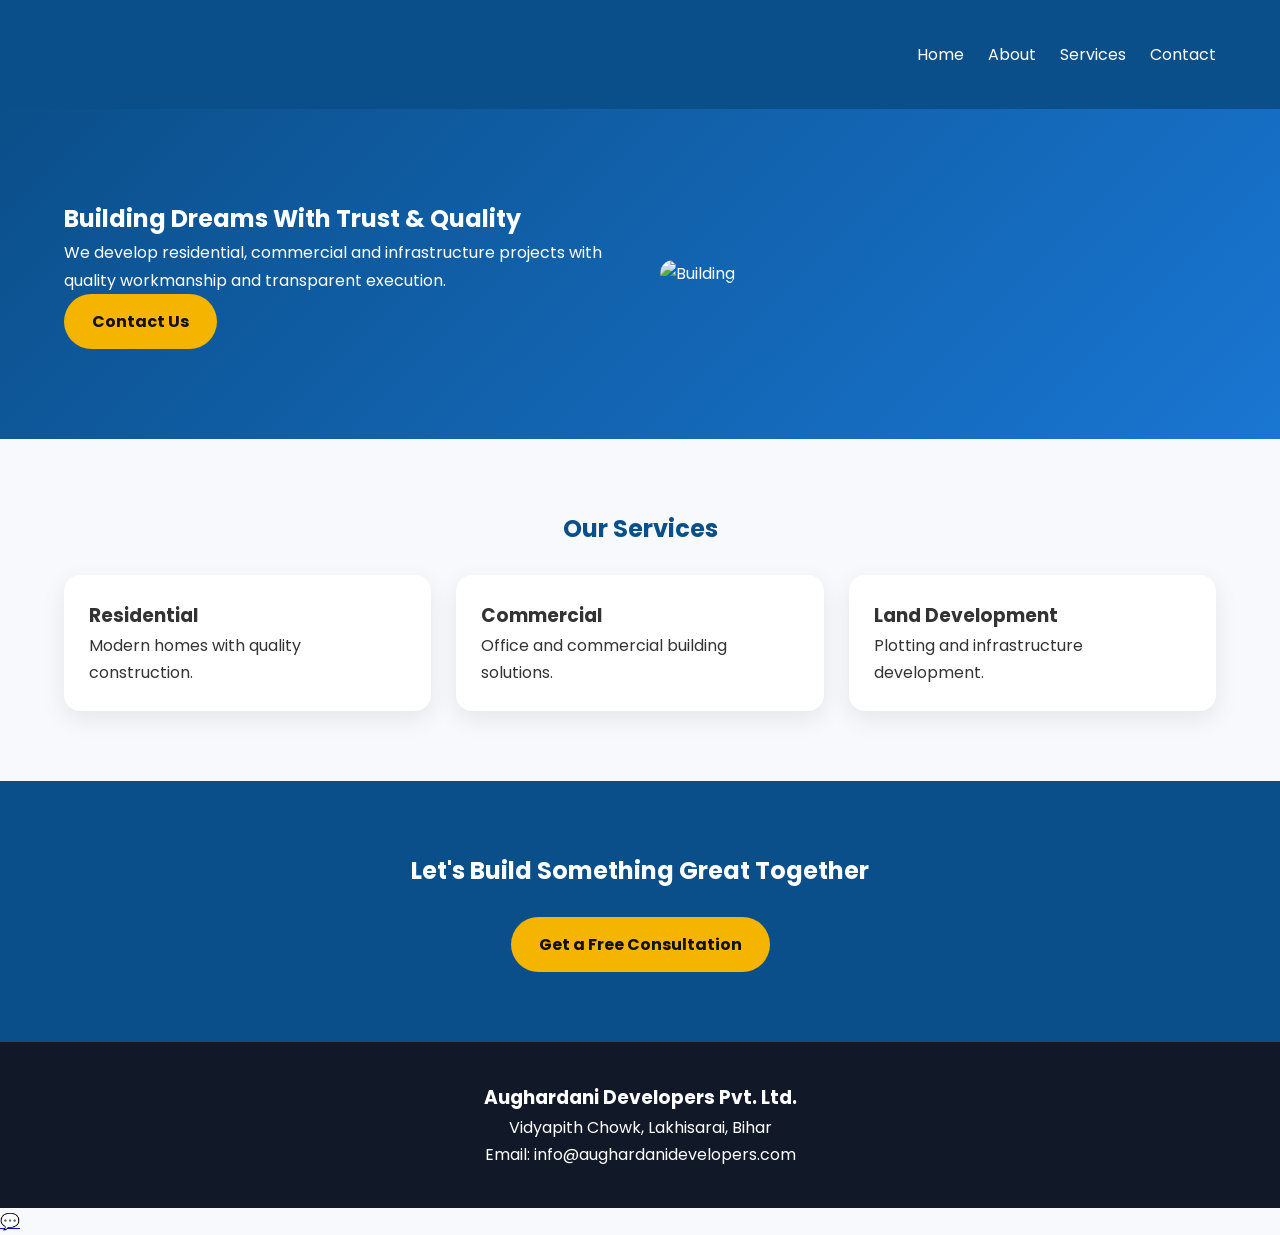
==== index.html @ 87919fc2 "Add files via upload" ====
<!DOCTYPE html>
<html lang="en">
<head>
<meta charset="UTF-8">
<meta name="viewport" content="width=device-width, initial-scale=1.0">
<title>Aughardani Developers Pvt. Ltd.</title>
<meta name="description" content="Construction, real estate and infrastructure development company.">
<link rel="stylesheet" href="style.css">
<link href="https://fonts.googleapis.com/css2?family=Poppins:wght@300;400;600;700;800&display=swap" rel="stylesheet">
</head>
<body>

<header>
  <div class="container nav">
    <h2 class="logo">Aughardani Developers Pvt. Ltd.</h2>
    <nav>
      <a href="index.html">Home</a>
      <a href="about.html">About</a>
      <a href="services.html">Services</a>
      <a href="contact.html">Contact</a>
    </nav>
  </div>
</header>

<section class="hero">
  <div class="container hero-content">
    <div>
      <h1>Building Dreams With Trust & Quality</h1>
      <p>We develop residential, commercial and infrastructure projects with quality workmanship and transparent execution.</p>
      <a class="btn" href="contact.html">Contact Us</a>
    </div>
    <div>
      <img src="images/building-placeholder.png" alt="Building">
    </div>
  </div>
</section>

<section class="container">
  <h2>Our Services</h2>
  <div class="cards">
    <div class="card"><h3>Residential</h3><p>Modern homes with quality construction.</p></div>
    <div class="card"><h3>Commercial</h3><p>Office and commercial building solutions.</p></div>
    <div class="card"><h3>Land Development</h3><p>Plotting and infrastructure development.</p></div>
  </div>
</section>

<section class="cta">
  <div class="container">
    <h2>Let's Build Something Great Together</h2>
    <a class="btn" href="contact.html">Get a Free Consultation</a>
  </div>
</section>

<footer>
  <div class="container">
    <h3>Aughardani Developers Pvt. Ltd.</h3>
    <p>Vidyapith Chowk, Lakhisarai, Bihar</p>
    <p>Email: info@aughardanidevelopers.com</p>
  </div>
</footer>

<script src="script.js"></script>
</body>
</html>
---- style.css ----
@import url('https://fonts.googleapis.com/css2?family=Poppins:wght@300;400;600;700;800&display=swap');
*{margin:0;padding:0;box-sizing:border-box}
body{font-family:'Poppins',sans-serif;background:#f7f9fc;color:#333;line-height:1.7}
.container{width:min(90%,1200px);margin:auto}
header{background:#0B4F8A;color:#fff;position:sticky;top:0}
.nav{display:flex;justify-content:space-between;align-items:center;padding:18px 0}
.logo{font-size:28px;font-weight:700}
nav a{color:#fff;text-decoration:none;margin-left:20px}
.hero{background:linear-gradient(135deg,#0B4F8A,#1976D2);color:#fff;padding:90px 0}
.hero-content{display:grid;grid-template-columns:1fr 1fr;gap:40px;align-items:center}
.hero img{width:100%;border-radius:16px}
.btn{display:inline-block;background:#F4B400;color:#111;padding:14px 28px;border-radius:30px;text-decoration:none;font-weight:700}
section{padding:70px 0}
h2{text-align:center;color:#0B4F8A;margin-bottom:25px}
.cards{display:grid;grid-template-columns:repeat(auto-fit,minmax(250px,1fr));gap:25px}
.card{background:#fff;padding:25px;border-radius:16px;box-shadow:0 8px 24px rgba(0,0,0,.08)}
.cta{background:#0B4F8A;color:#fff;text-align:center}
.cta h2{color:#fff}
footer{background:#111827;color:#fff;text-align:center;padding:40px 20px}
@media(max-width:768px){.nav{flex-direction:column}.hero-content{grid-template-columns:1fr;text-align:center}}
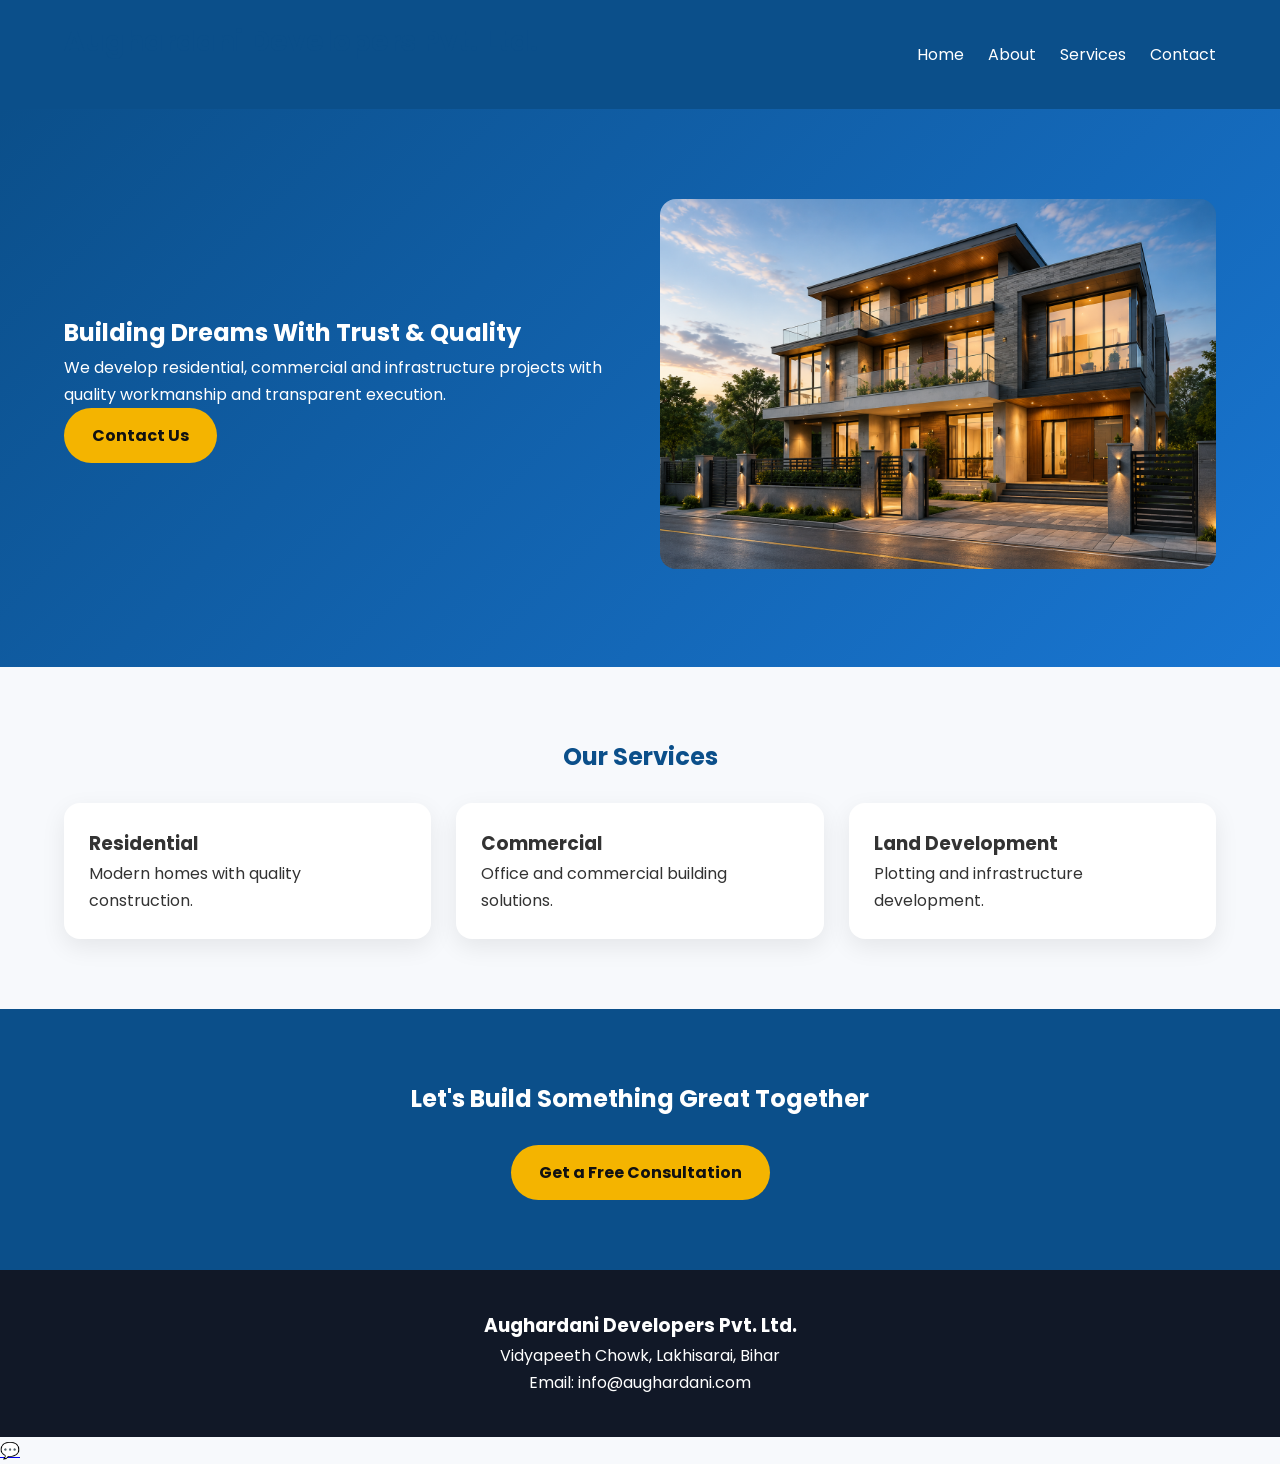
==== commit 5303eef9: "Update index.html" ====
--- a/index.html
+++ b/index.html
@@ -54,8 +54,8 @@
 <footer>
   <div class="container">
     <h3>Aughardani Developers Pvt. Ltd.</h3>
-    <p>Vidyapith Chowk, Lakhisarai, Bihar</p>
-    <p>Email: info@aughardanidevelopers.com</p>
+    <p>Vidyapeeth Chowk, Lakhisarai, Bihar</p>
+    <p>Email: info@aughardani.com</p>
   </div>
 </footer>
 
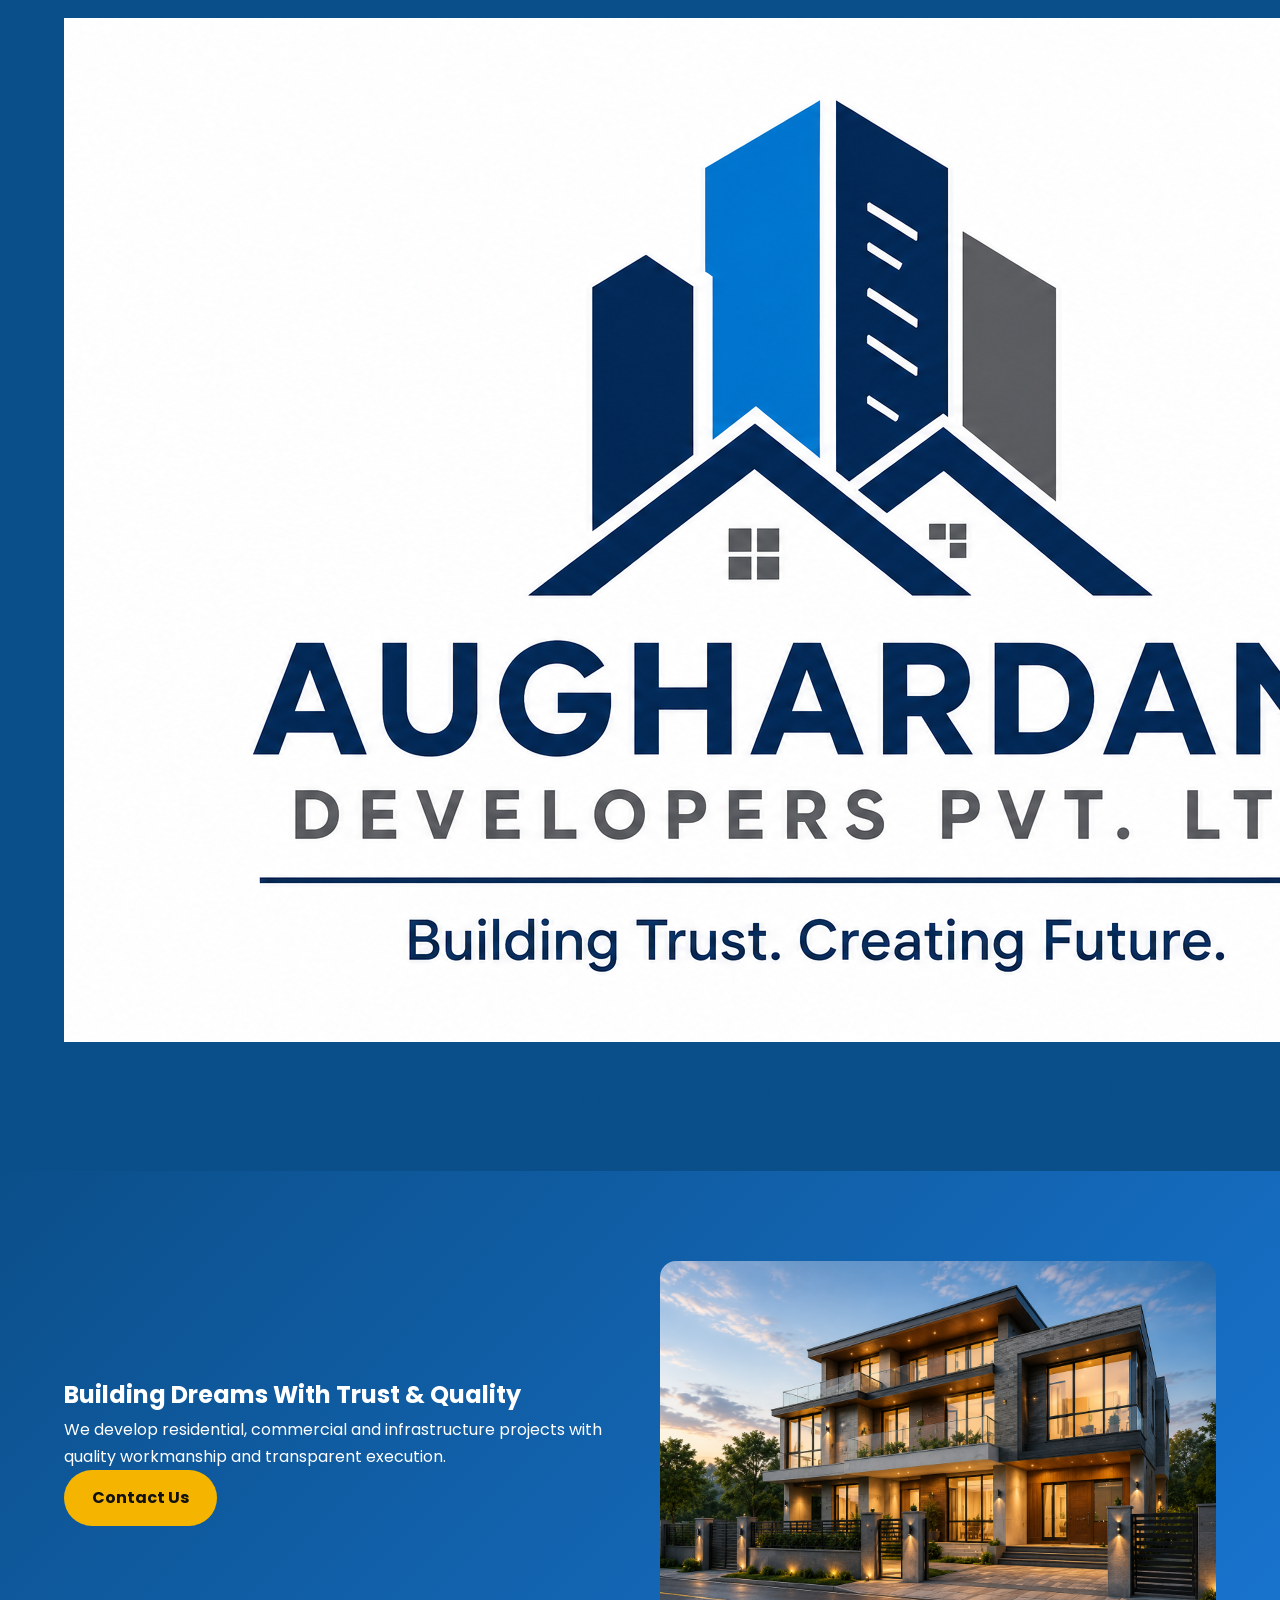
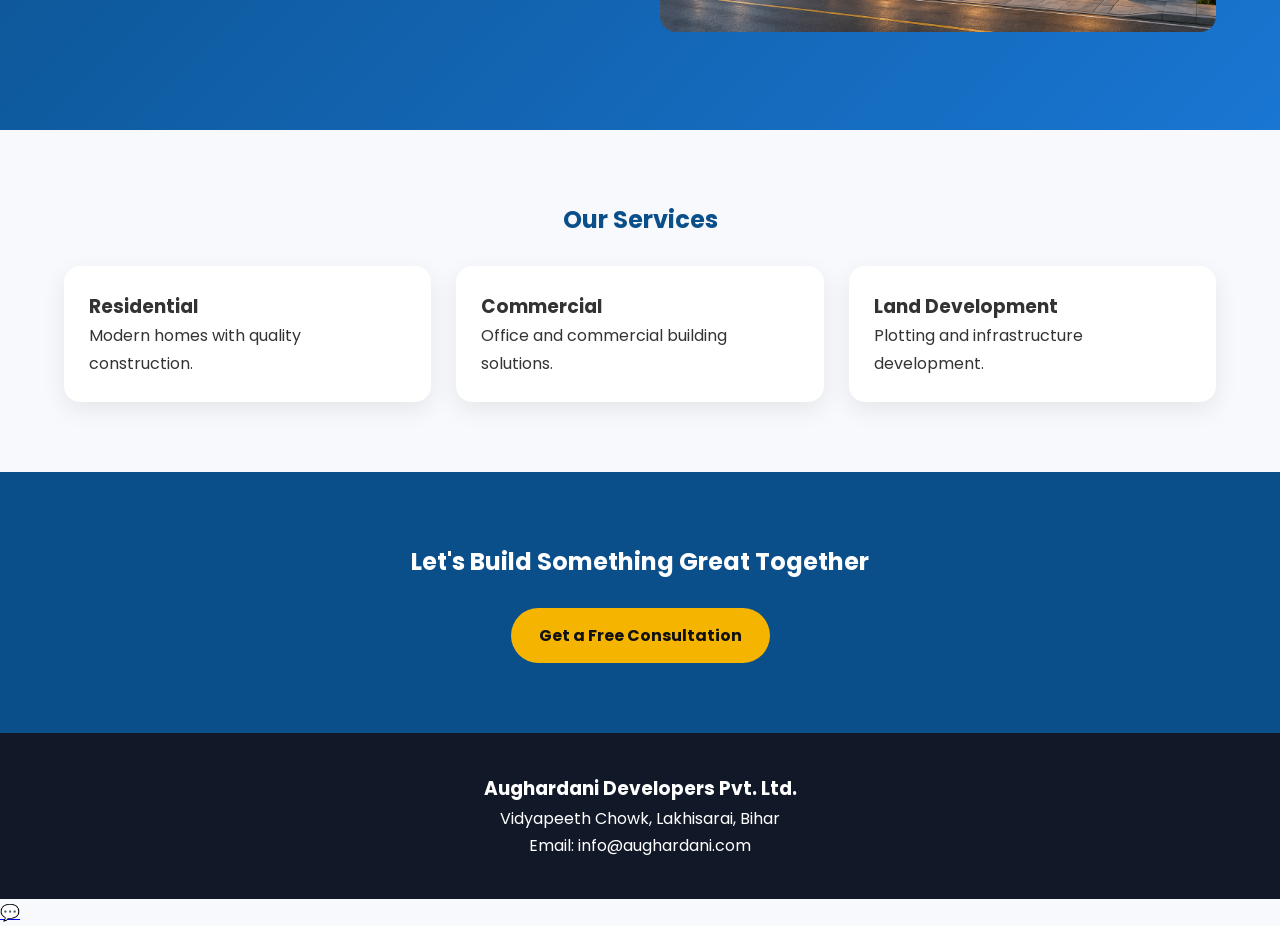
==== commit 8e27eb77: "Replace logo text with image in header" ====
--- a/index.html
+++ b/index.html
@@ -12,7 +12,10 @@
 
 <header>
   <div class="container nav">
-    <h2 class="logo">Aughardani Developers Pvt. Ltd.</h2>
+    <div class="logo">
+    <img src="images/logo.png" alt="Aughardani Developers Logo">
+    <h2>Aughardani Developers Pvt. Ltd.</h2>
+</div>
     <nav>
       <a href="index.html">Home</a>
       <a href="about.html">About</a>
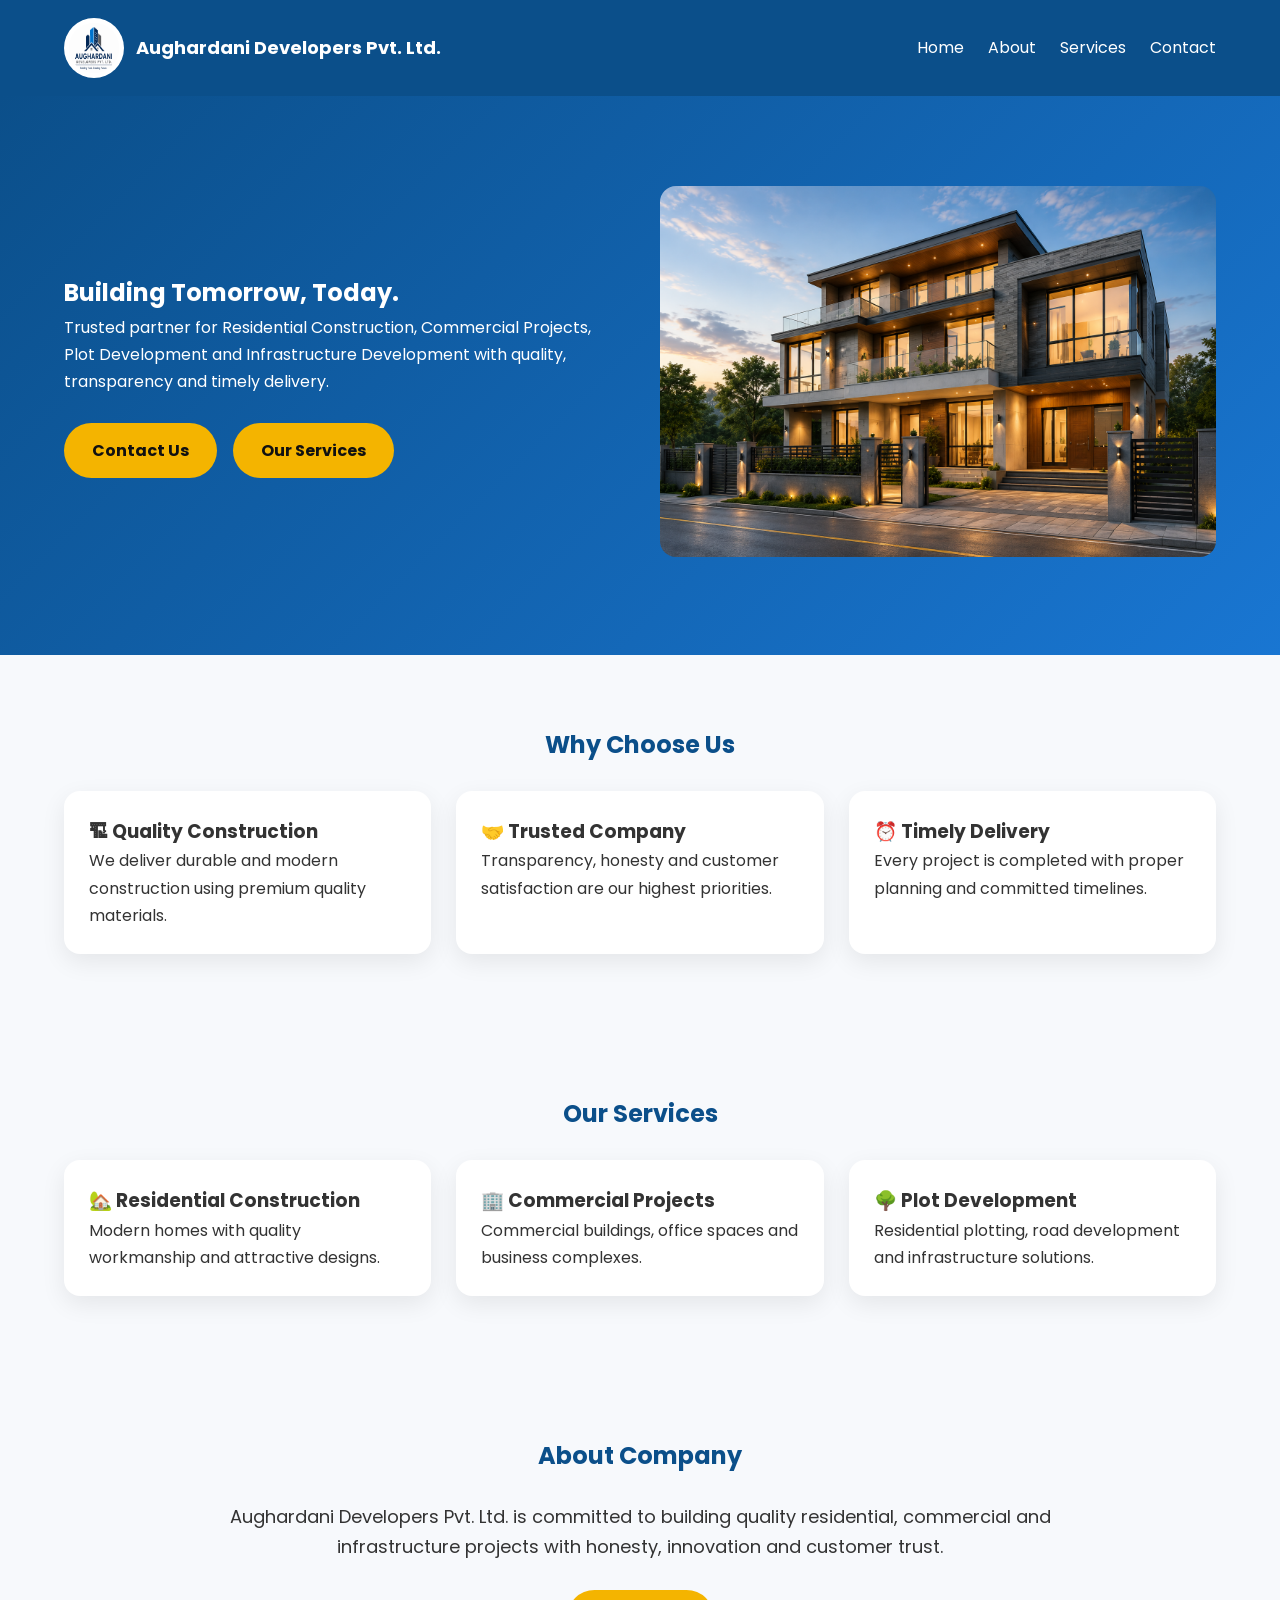
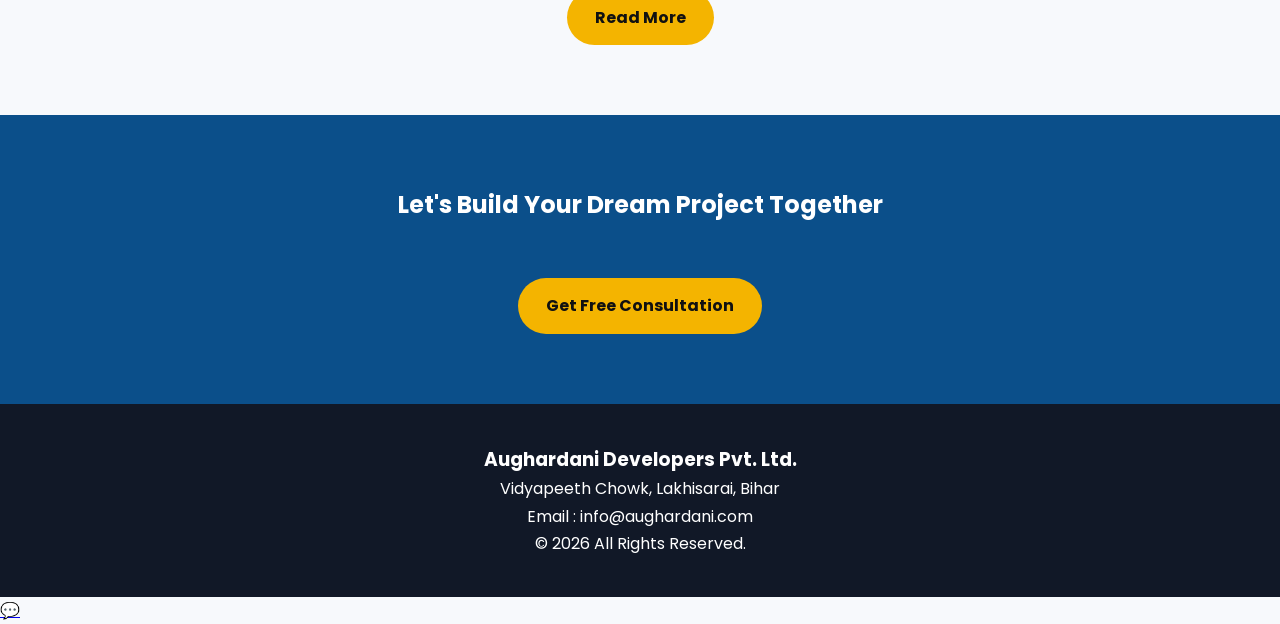
==== commit 6a33707f: "Update index.html" ====
--- a/index.html
+++ b/index.html
@@ -1,67 +1,275 @@
 <!DOCTYPE html>
 <html lang="en">
+
 <head>
 <meta charset="UTF-8">
 <meta name="viewport" content="width=device-width, initial-scale=1.0">
-<title>Aughardani Developers Pvt. Ltd.</title>
-<meta name="description" content="Construction, real estate and infrastructure development company.">
+
+<title>Aughardani Developers Pvt. Ltd. | Building Trust & Quality</title>
+
+<meta name="description"
+content="Aughardani Developers Pvt. Ltd. provides Residential Construction, Commercial Projects, Plot Development and Infrastructure Solutions in Bihar.">
+
 <link rel="stylesheet" href="style.css">
-<link href="https://fonts.googleapis.com/css2?family=Poppins:wght@300;400;600;700;800&display=swap" rel="stylesheet">
+
+<link href="https://fonts.googleapis.com/css2?family=Poppins:wght@300;400;500;600;700;800&display=swap" rel="stylesheet">
+
 </head>
+
 <body>
 
 <header>
-  <div class="container nav">
-    <div class="logo">
-    <img src="images/logo.png" alt="Aughardani Developers Logo">
-    <h2>Aughardani Developers Pvt. Ltd.</h2>
-</div>
-    <nav>
-      <a href="index.html">Home</a>
-      <a href="about.html">About</a>
-      <a href="services.html">Services</a>
-      <a href="contact.html">Contact</a>
-    </nav>
-  </div>
+
+<div class="container nav">
+
+<div class="logo">
+<img src="images/logo.png" alt="Aughardani Developers Logo">
+<h2>Aughardani Developers Pvt. Ltd.</h2>
+</div>
+
+<nav>
+<a href="index.html">Home</a>
+<a href="about.html">About</a>
+<a href="services.html">Services</a>
+<a href="contact.html">Contact</a>
+</nav>
+
+</div>
+
 </header>
 
+
+
 <section class="hero">
-  <div class="container hero-content">
-    <div>
-      <h1>Building Dreams With Trust & Quality</h1>
-      <p>We develop residential, commercial and infrastructure projects with quality workmanship and transparent execution.</p>
-      <a class="btn" href="contact.html">Contact Us</a>
-    </div>
-    <div>
-      <img src="images/building-placeholder.png" alt="Building">
-    </div>
-  </div>
-</section>
+
+<div class="container hero-content">
+
+<div>
+
+<h1>
+Building Tomorrow,
+Today.
+</h1>
+
+<p>
+Trusted partner for Residential Construction,
+Commercial Projects, Plot Development and
+Infrastructure Development with quality,
+transparency and timely delivery.
+</p>
+
+<br>
+
+<a class="btn" href="contact.html">
+Contact Us
+</a>
+
+&nbsp;&nbsp;
+
+<a class="btn" href="services.html">
+Our Services
+</a>
+
+</div>
+
+<div>
+
+<img src="images/building-placeholder.png"
+alt="Aughardani Developers">
+
+</div>
+
+</div>
+
+</section>
+
+
 
 <section class="container">
-  <h2>Our Services</h2>
-  <div class="cards">
-    <div class="card"><h3>Residential</h3><p>Modern homes with quality construction.</p></div>
-    <div class="card"><h3>Commercial</h3><p>Office and commercial building solutions.</p></div>
-    <div class="card"><h3>Land Development</h3><p>Plotting and infrastructure development.</p></div>
-  </div>
-</section>
+
+<h2>Why Choose Us</h2>
+
+<div class="cards">
+
+<div class="card">
+
+<h3>🏗 Quality Construction</h3>
+
+<p>
+We deliver durable and modern construction
+using premium quality materials.
+</p>
+
+</div>
+
+<div class="card">
+
+<h3>🤝 Trusted Company</h3>
+
+<p>
+Transparency, honesty and customer
+satisfaction are our highest priorities.
+</p>
+
+</div>
+
+<div class="card">
+
+<h3>⏰ Timely Delivery</h3>
+
+<p>
+Every project is completed with proper
+planning and committed timelines.
+</p>
+
+</div>
+
+</div>
+
+</section>
+
+
+
+<section class="container">
+
+<h2>Our Services</h2>
+
+<div class="cards">
+
+<div class="card">
+
+<h3>🏡 Residential Construction</h3>
+
+<p>
+Modern homes with quality workmanship
+and attractive designs.
+</p>
+
+</div>
+
+<div class="card">
+
+<h3>🏢 Commercial Projects</h3>
+
+<p>
+Commercial buildings, office spaces
+and business complexes.
+</p>
+
+</div>
+
+<div class="card">
+
+<h3>🌳 Plot Development</h3>
+
+<p>
+Residential plotting,
+road development and
+infrastructure solutions.
+</p>
+
+</div>
+
+</div>
+
+</section>
+
+
+
+<section class="container">
+
+<h2>About Company</h2>
+
+<p style="text-align:center;max-width:900px;margin:auto;font-size:18px;">
+
+Aughardani Developers Pvt. Ltd.
+is committed to building
+quality residential,
+commercial and infrastructure
+projects with honesty,
+innovation and customer trust.
+
+</p>
+
+<br>
+
+<div style="text-align:center;">
+
+<a href="about.html" class="btn">
+
+Read More
+
+</a>
+
+</div>
+
+</section>
+
+
 
 <section class="cta">
-  <div class="container">
-    <h2>Let's Build Something Great Together</h2>
-    <a class="btn" href="contact.html">Get a Free Consultation</a>
-  </div>
-</section>
+
+<div class="container">
+
+<h2>
+
+Let's Build Your Dream Project Together
+
+</h2>
+
+<br>
+
+<a href="contact.html"
+class="btn">
+
+Get Free Consultation
+
+</a>
+
+</div>
+
+</section>
+
+
 
 <footer>
-  <div class="container">
-    <h3>Aughardani Developers Pvt. Ltd.</h3>
-    <p>Vidyapeeth Chowk, Lakhisarai, Bihar</p>
-    <p>Email: info@aughardani.com</p>
-  </div>
+
+<div class="container">
+
+<h3>
+
+Aughardani Developers Pvt. Ltd.
+
+</h3>
+
+<p>
+
+Vidyapeeth Chowk,
+Lakhisarai,
+Bihar
+
+</p>
+
+<p>
+
+Email :
+info@aughardani.com
+
+</p>
+
+<p>
+
+© 2026
+All Rights Reserved.
+
+</p>
+
+</div>
+
 </footer>
 
 <script src="script.js"></script>
+
 </body>
+
 </html>
--- a/style.css
+++ b/style.css
@@ -4,7 +4,33 @@
 .container{width:min(90%,1200px);margin:auto}
 header{background:#0B4F8A;color:#fff;position:sticky;top:0}
 .nav{display:flex;justify-content:space-between;align-items:center;padding:18px 0}
-.logo{font-size:28px;font-weight:700}
+.nav{
+    display:flex;
+    justify-content:space-between;
+    align-items:center;
+    padding:18px 0;
+}
+
+.logo{
+    display:flex;
+    align-items:center;
+    gap:12px;
+}
+
+.logo img{
+    width:60px;
+    height:60px;
+    border-radius:50%;
+    background:#fff;
+    padding:5px;
+}
+
+.logo h2{
+    color:#fff;
+    font-size:18px;
+    margin:0;
+    font-weight:700;
+}
 nav a{color:#fff;text-decoration:none;margin-left:20px}
 .hero{background:linear-gradient(135deg,#0B4F8A,#1976D2);color:#fff;padding:90px 0}
 .hero-content{display:grid;grid-template-columns:1fr 1fr;gap:40px;align-items:center}
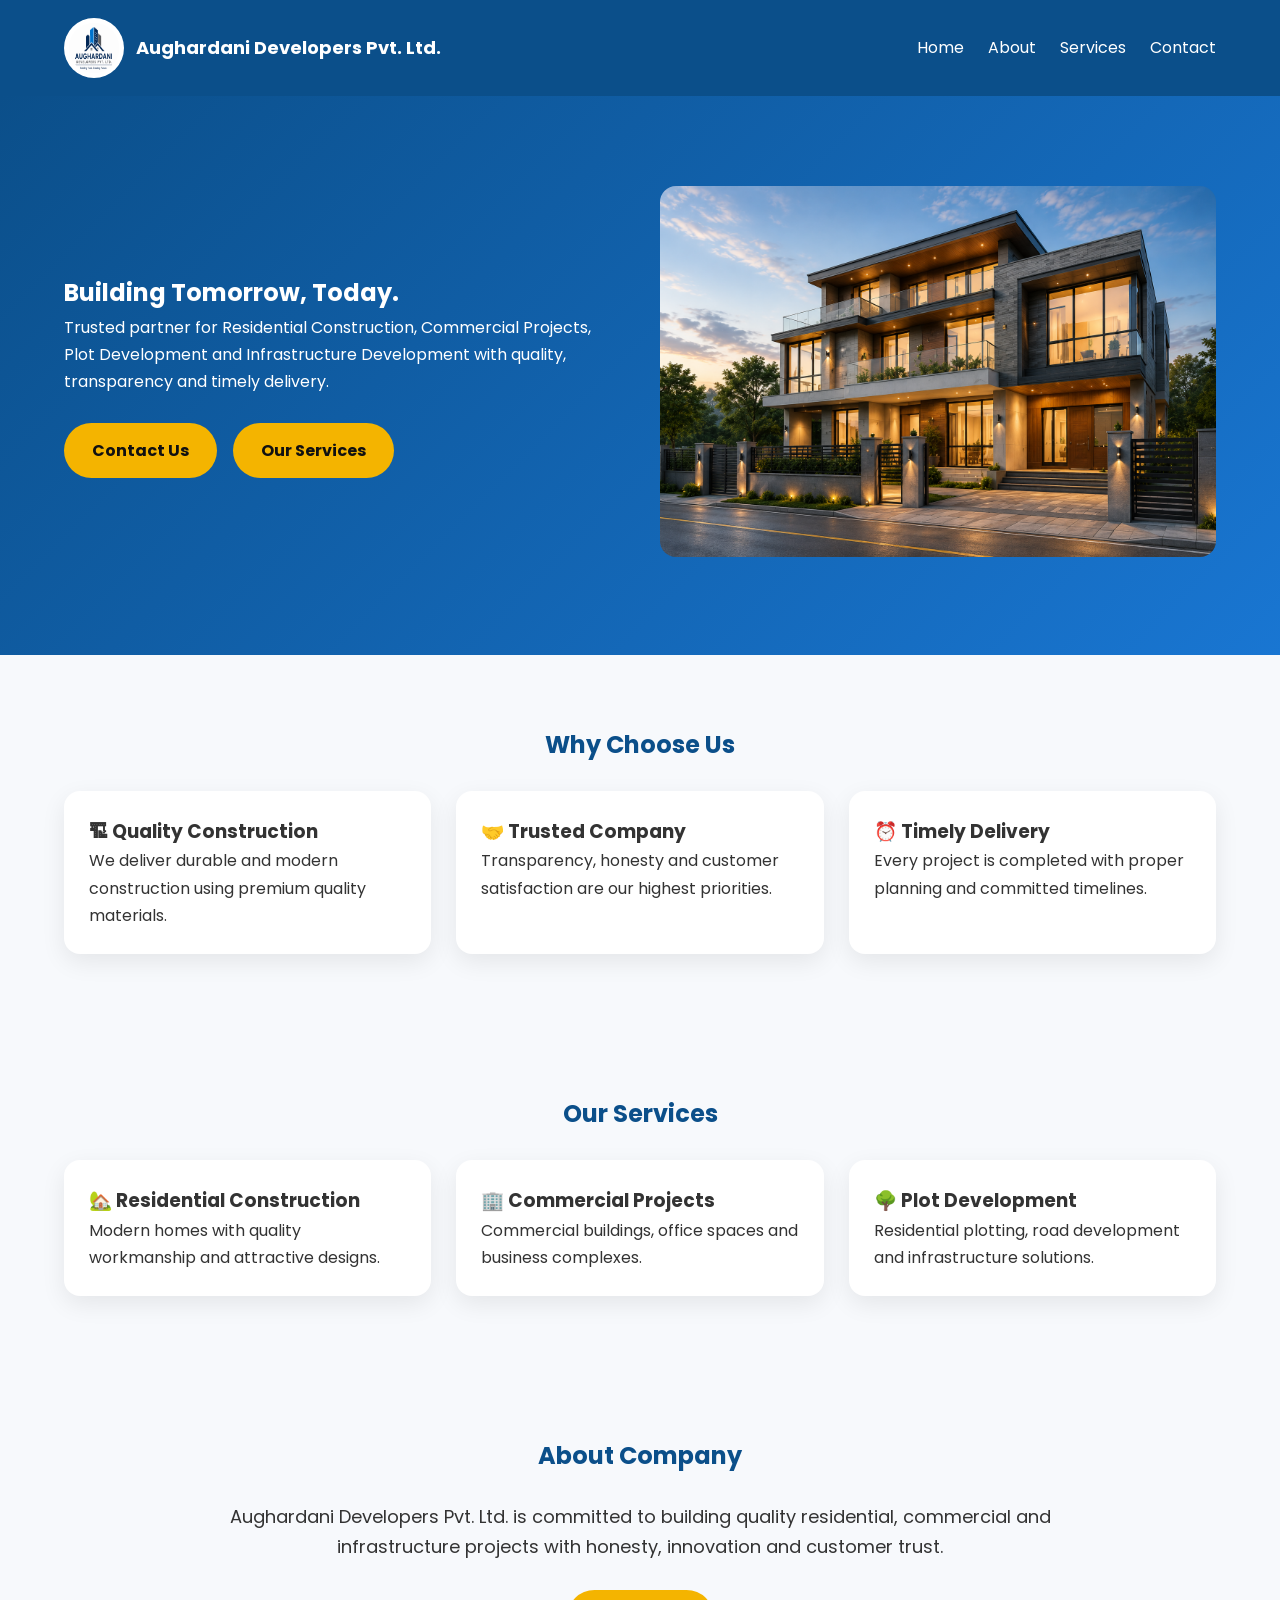
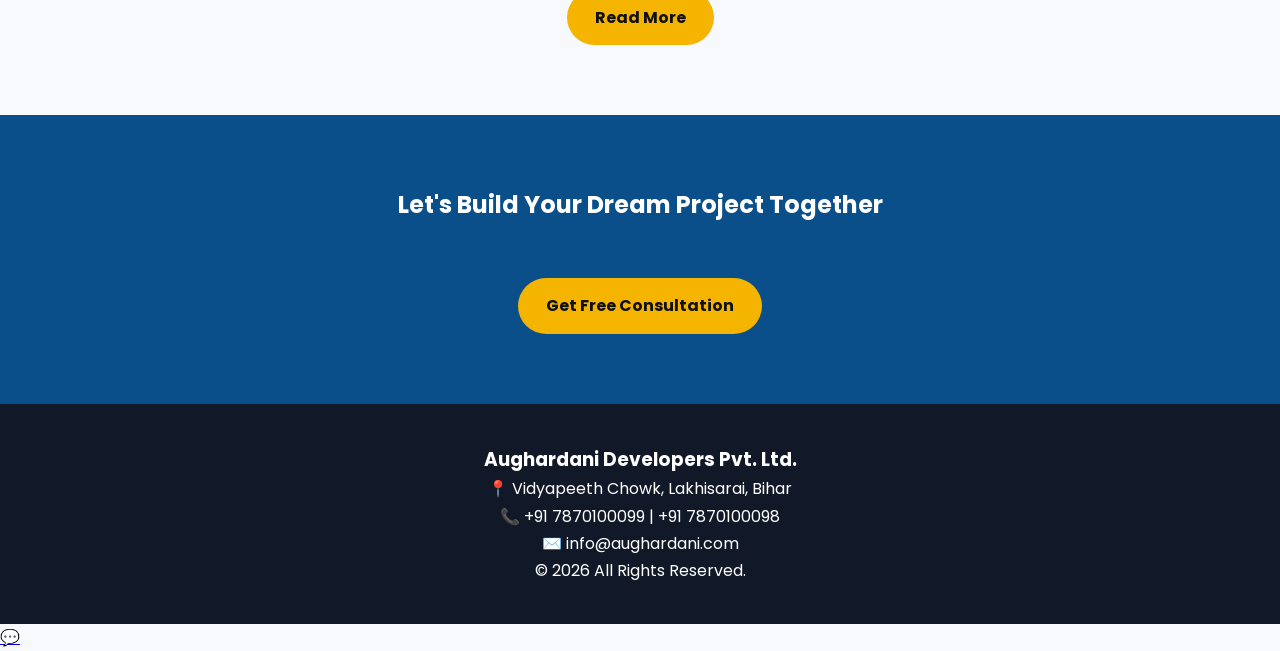
==== commit 8691f600: "Update index.html" ====
--- a/index.html
+++ b/index.html
@@ -236,38 +236,21 @@
 
 <div class="container">
 
-<h3>
-
-Aughardani Developers Pvt. Ltd.
-
-</h3>
-
-<p>
-
-Vidyapeeth Chowk,
-Lakhisarai,
-Bihar
-
-</p>
-
-<p>
-
-Email :
-info@aughardani.com
-
-</p>
-
-<p>
-
-© 2026
-All Rights Reserved.
-
+<h3>Aughardani Developers Pvt. Ltd.</h3>
+
+<p>📍 Vidyapeeth Chowk, Lakhisarai, Bihar</p>
+
+<p>📞 +91 7870100099 | +91 7870100098</p>
+
+<p>✉️ info@aughardani.com</p>
+
+<p>
+© 2026 All Rights Reserved.<br>
 </p>
 
 </div>
 
 </footer>
-
 <script src="script.js"></script>
 
 </body>
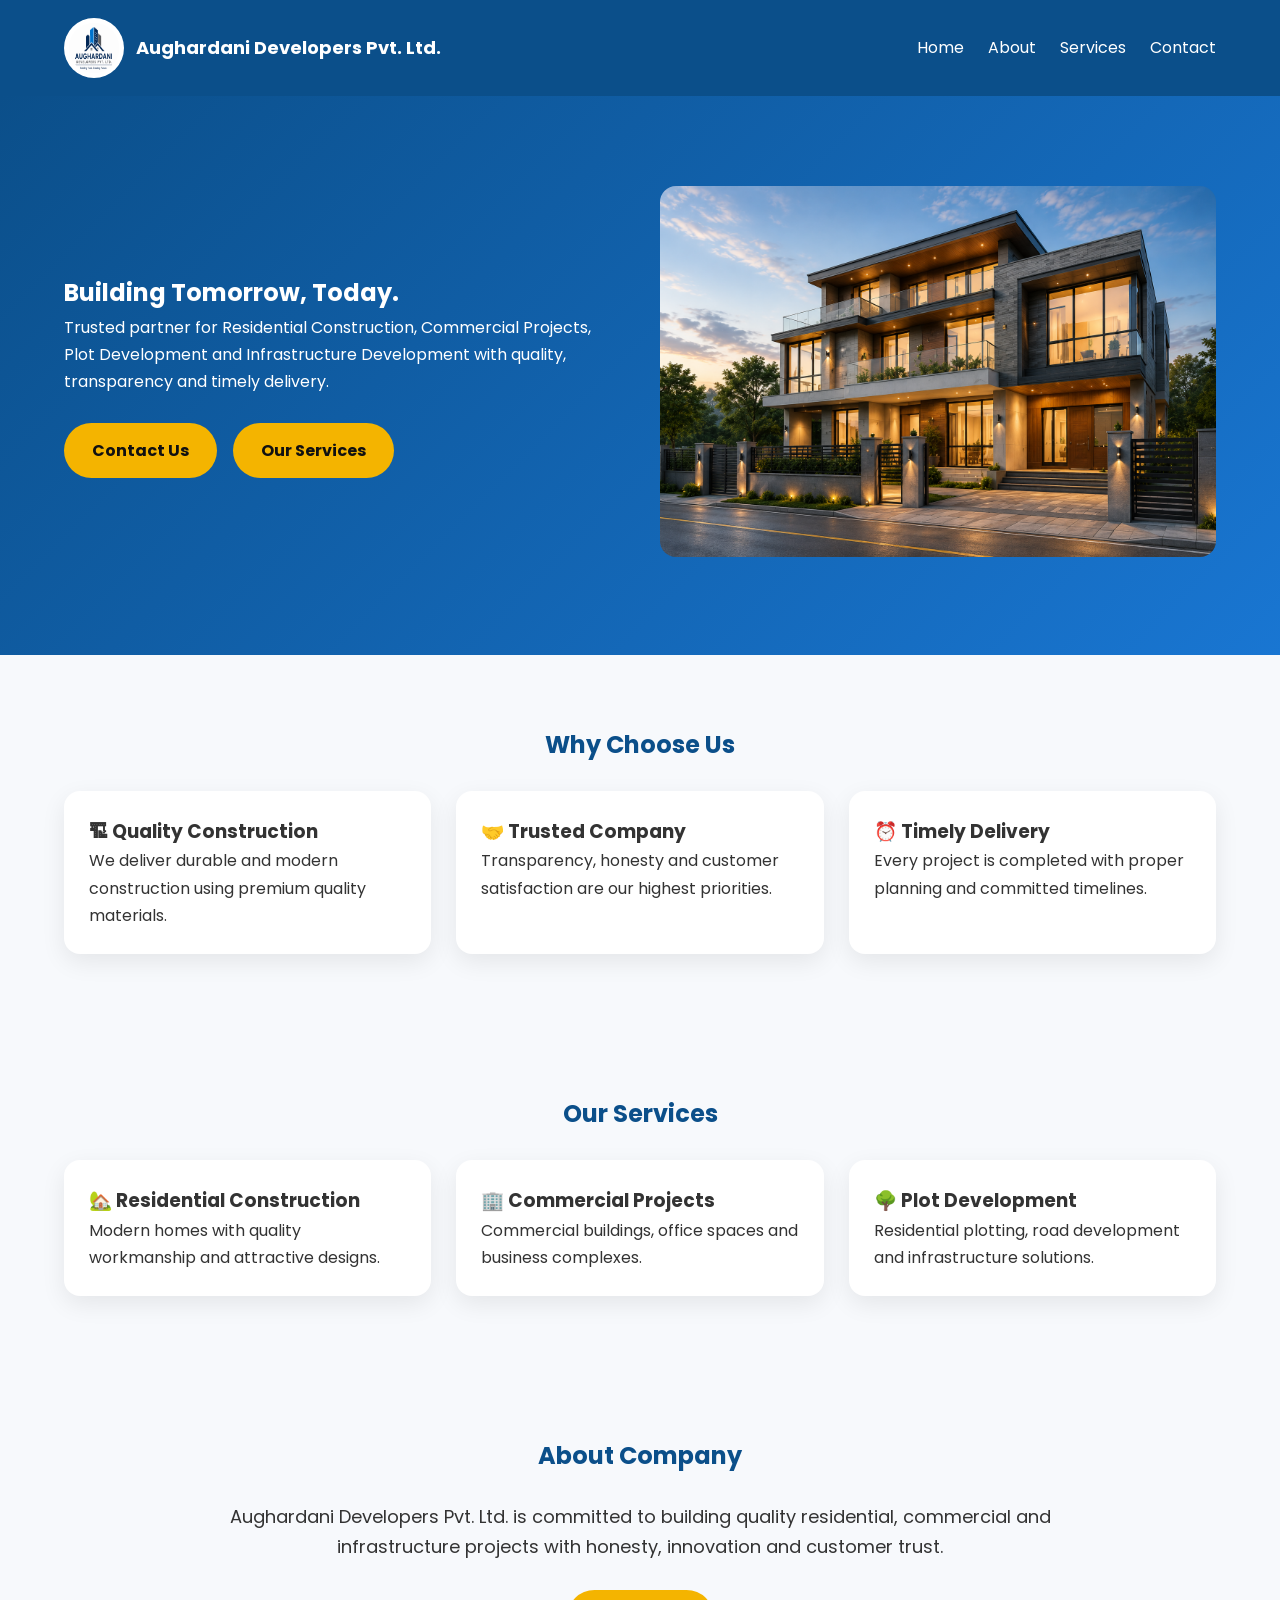
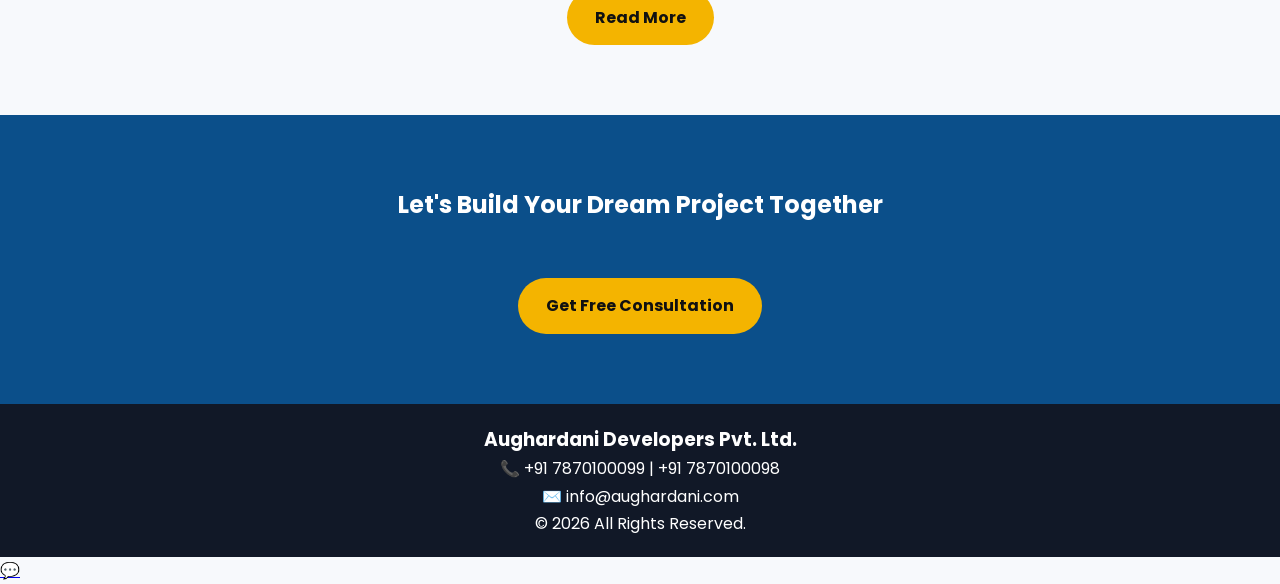
==== commit cd9f93af: "Update index.html" ====
--- a/index.html
+++ b/index.html
@@ -238,13 +238,16 @@
 
 <h3>Aughardani Developers Pvt. Ltd.</h3>
 
-<p>📍 Vidyapeeth Chowk, Lakhisarai, Bihar</p>
-
-<p>📞 +91 7870100099 | +91 7870100098</p>
-
-<p>✉️ info@aughardani.com</p>
-
-<p>
+<p>
+📞
+<a href="tel:+91 7870100099" style="color:inherit;text-decoration:none;">+91 7870100099</a> |
+<a href="tel:+91 7870100098" style="color:inherit;text-decoration:none;">+91 7870100098</a>
+</p>
+
+<p>
+✉️
+<a href="mailto:info@aughardani.com" style="color:inherit;text-decoration:none;">info@aughardani.com</a>
+</p>
 © 2026 All Rights Reserved.<br>
 </p>
 
--- a/style.css
+++ b/style.css
@@ -42,5 +42,9 @@
 .card{background:#fff;padding:25px;border-radius:16px;box-shadow:0 8px 24px rgba(0,0,0,.08)}
 .cta{background:#0B4F8A;color:#fff;text-align:center}
 .cta h2{color:#fff}
-footer{background:#111827;color:#fff;text-align:center;padding:40px 20px}
+footer{
+    background:#111827;
+    color:#fff;
+    text-align:center;
+    padding:20px 15px;}
 @media(max-width:768px){.nav{flex-direction:column}.hero-content{grid-template-columns:1fr;text-align:center}}
